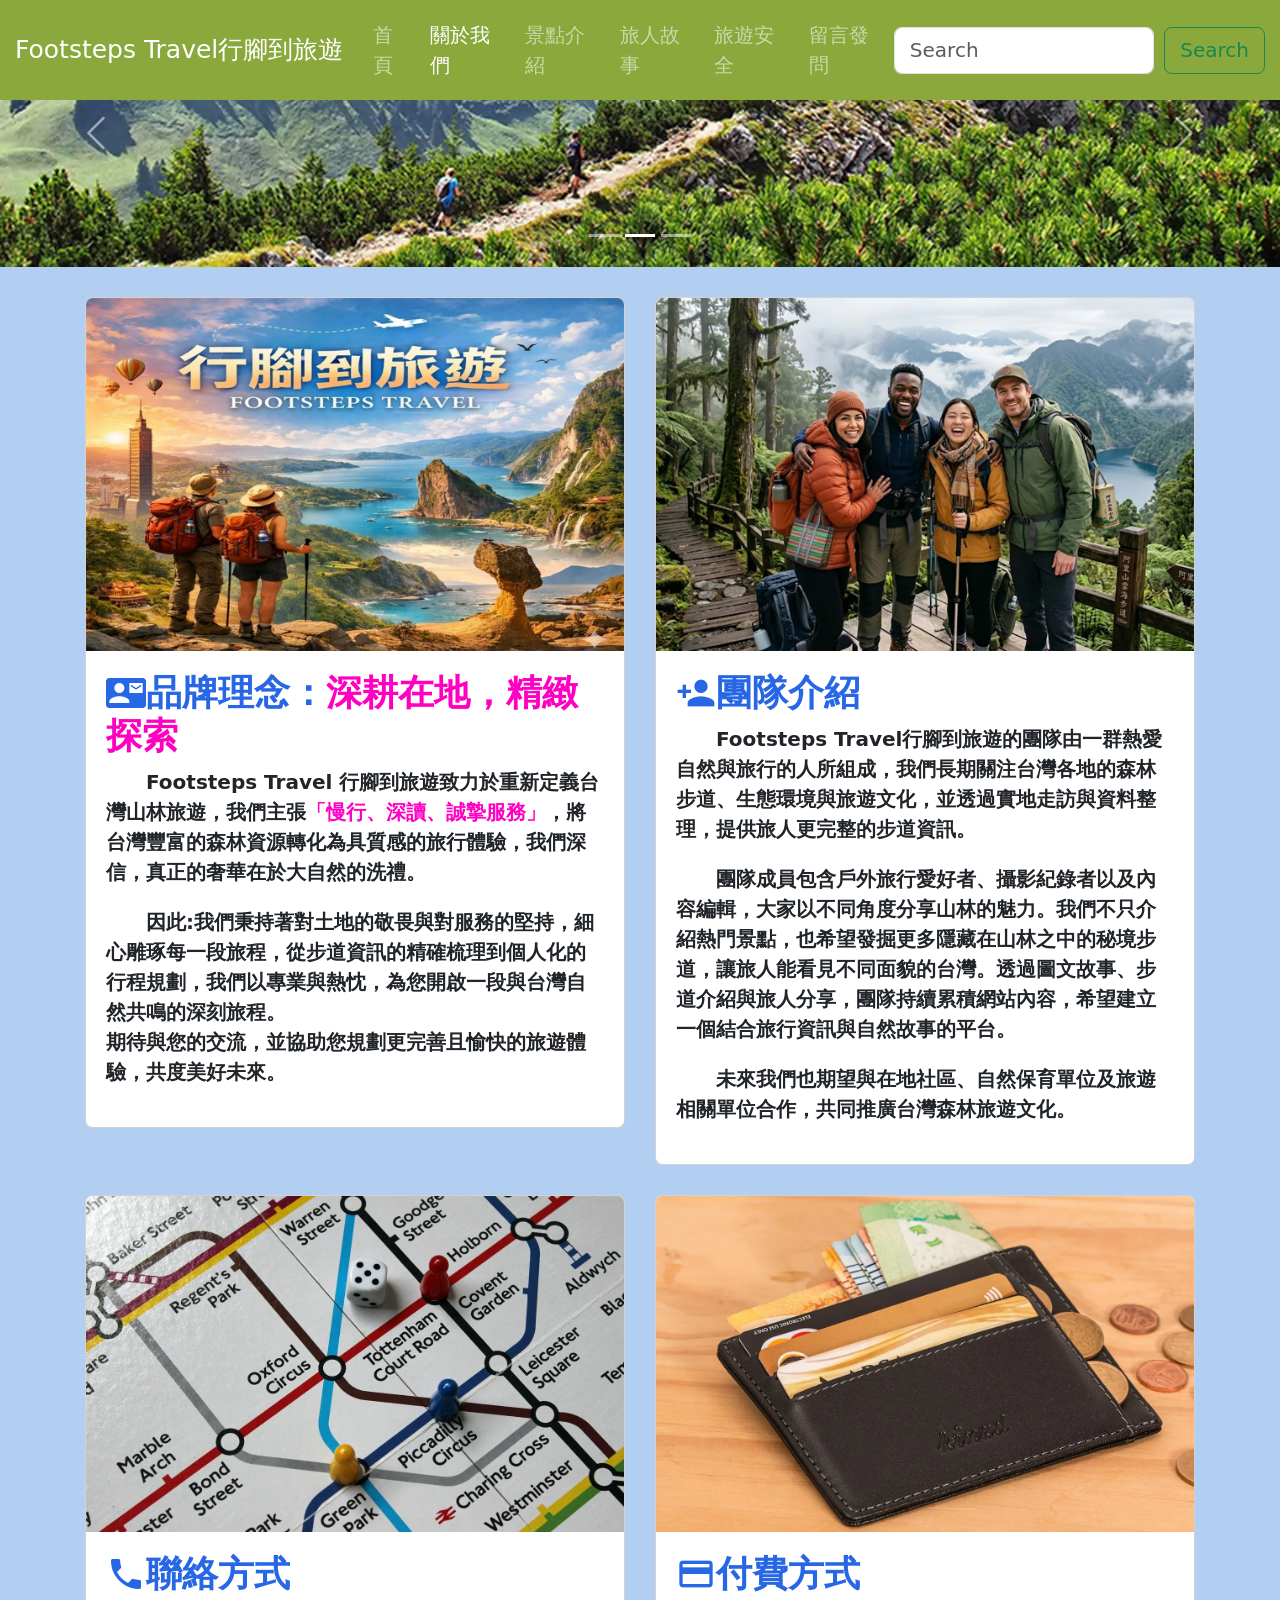
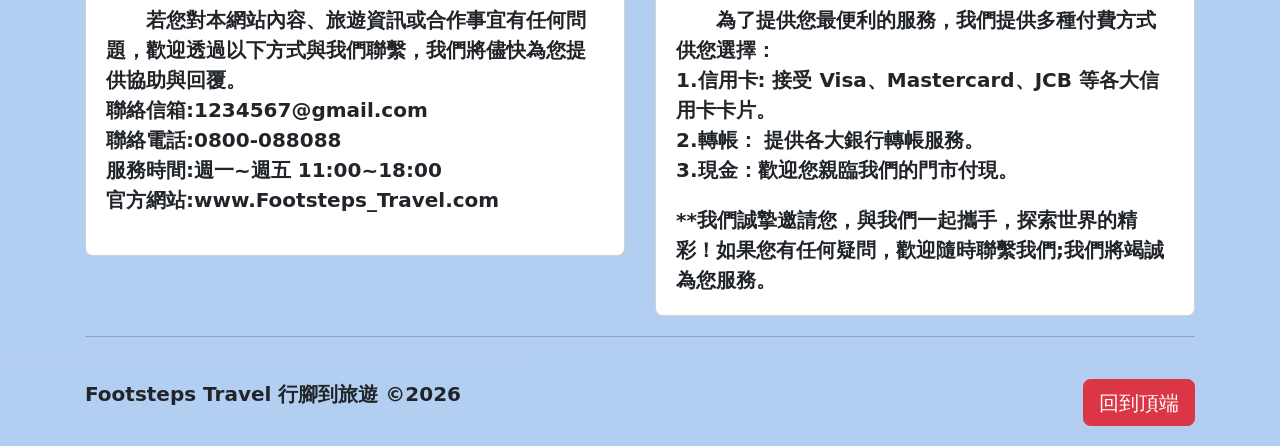
==== About us.html @ d2fa258c "Add files via upload" ====
<!-- 宣告網頁文件是HTML5格式 -->
<!doctype html>
<!-- 網頁所屬地區語言 -->
<html lang="zh-Hant-TW">
  <!-- 檔頭、SEO/GEO/AEO -->
  <head>
    <!-- 文字編碼 -->
    <meta charset="utf-8">
    <!-- RWD響應式網站 -->
    <meta name="viewport" content="width=device-width, initial-scale=1">
    <!-- 網頁作者(擁有者)，品牌名稱 -->
    <meta name="author" content="Footsteps Travel 行腳到旅遊">
    <!-- 網頁描述，網頁內容濃縮，可透過ChatGPT協助生成 -->
    <meta name="description" content="Footsteps Travel,行腳到旅遊 ,專注分享台灣森林步道,自然秘境與健行路線,從北中南東各地森林旅遊推薦,到輕鬆散步步道與深度山林探索,帶你用雙腳慢遊台灣,發現最美的森林風景與自然故事,">
    <!-- 網頁編輯器 -->
    <meta name="generator" content="Visual Studio Code">
    <!-- 網頁關鍵字，網頁內容提取，可透過ChatGPT協助生成 -->
    <meta name="keywords" content="台灣森林步道,森林旅遊,台灣秘境,健行步道,自然旅行,步道推薦,森林秘境,登山健行,行腳到旅遊,Footsteps Travel">
    <!-- favicon品牌Logo 第一行針對IE瀏覽器-->
    <link rel="shortcut icon" href="/favicon.ico" type="image/x-icon">
    <link rel="icon" href="/favicon.ico" type=image/x-icon>
    <!-- 網頁標題，包含網站名稱和網頁名稱 -->
    <title>Footsteps Travel 行腳到旅遊-關於我們</title>
    <!-- bootstrap雲端CSS外部檔 -->
    <link href="https://cdn.jsdelivr.net/npm/bootstrap@5.3.8/dist/css/bootstrap.min.css" rel="stylesheet" integrity="sha384-sRIl4kxILFvY47J16cr9ZwB07vP4J8+LH7qKQnuqkuIAvNWLzeN8tE5YBujZqJLB" crossorigin="anonymous">
    <!-- 自訂的CSS -->
    <link rel="stylesheet" href="css/custom.css">
    <!-- GoogleIconFonts -->
    <link rel="stylesheet" href="https://fonts.googleapis.com/icon?family=Material+Icons">
    <!-- GA追蹤碼 -->
    <!-- Google tag (gtag.js) -->
    <script async src="https://www.googletagmanager.com/gtag/js?id=G-4BW26CEPGS"></script>
    <script>
      window.dataLayer = window.dataLayer || [];
      function gtag(){dataLayer.push(arguments);}
      gtag('js', new Date());

      gtag('config', 'G-4BW26CEPGS');
    </script>
  </head>
  <!-- 網頁文本 -->
  <body class="bg-color-beige">
    <header class="fixed-top">
      <nav class="navbar navbar-expand-lg bg-dark navbar-dark">
        <div class="container-fluid">
          <a class="navbar-brand" href="index.html">Footsteps Travel行腳到旅遊</a>
          <button class="navbar-toggler" type="button" data-bs-toggle="collapse" data-bs-target="#navbarSupportedContent" aria-controls="navbarSupportedContent" aria-expanded="false" aria-label="Toggle navigation">
            <span class="navbar-toggler-icon"></span>
          </button>
          <div class="collapse navbar-collapse" id="navbarSupportedContent">
            <ul class="navbar-nav me-auto mb-2 mb-lg-0">
              <li class="nav-item">
                <a class="nav-link" href="index.html">首頁</a>
              </li>
              <li class="nav-item">
                <a class="nav-link active" aria-current="page" href="About us.html">關於我們</a>
              </li>
              <li class="nav-item">
                <a class="nav-link" href="Trails.html">景點介紹</a>
              </li>
              <li class="nav-item">
                <a class="nav-link" href="Stories.html">旅人故事</a>
              </li>
              <li class="nav-item">
                <a class="nav-link" href="Safety.html">旅遊安全</a>
              </li>
              <li class="nav-item">
                <a class="nav-link" href="https://toolkit.url.com.tw/bbs/index.php?email=bbs@snowhsu119.url.tw" target="_blank">留言發問</a>
              </li>
            </ul>
            <form class="d-flex" role="search">
              <input class="form-control me-2" type="search" placeholder="Search" aria-label="Search"/>
              <button class="btn btn-outline-success" type="submit">Search</button>
            </form>
          </div>
        </div>
      </nav>
    
    </header>
    <main>
    <!-- 輪播圖外層 -->
      <div id="carouselExampleIndicators" class="carousel slide" data-bs-ride="carousel" data-bs-interval="2000" data-bs-pause="false">
        <!-- 指示器 -->
        <div class="carousel-indicators">
          <button type="button" data-bs-target="#carouselExampleIndicators" data-bs-slide-to="0" class="active" aria-current="true" aria-label="Slide 1"></button>
          <button type="button" data-bs-target="#carouselExampleIndicators" data-bs-slide-to="1" aria-label="Slide 2"></button>
          <button type="button" data-bs-target="#carouselExampleIndicators" data-bs-slide-to="2" aria-label="Slide 3"></button>
          
        </div>
        <!-- 輪播圖片 -->
        <div class="carousel-inner">
          <div class="carousel-item active">
            <img src="images/index/Forest-Trails-0051_1920.webp" class="d-block w-100" alt="台灣山毛櫸步道" title="台灣山毛櫸步道" aria-label="台灣山毛櫸步道">
          </div>
          <div class="carousel-item">
            <img src="images/index/Taiwan-Forest-Trails-002_1920.webp" class="d-block w-100" alt="太平山森林遊樂區步道" title="太平山森林遊樂區步道" aria-label="太平山森林遊樂區步道">
          </div>
          <div class="carousel-item">
            <img src="images/index/Taiwan--Forest-Trails-003_1920.webp" class="d-block w-100" alt="金瓜寮魚蕨步道" title="花金瓜寮魚蕨步道" aria-label="金瓜寮魚蕨步道">
          </div>
        </div>
        <!-- 控制器 -->
        <button class="carousel-control-prev" type="button" data-bs-target="#carouselExampleIndicators" data-bs-slide="prev">
          <span class="carousel-control-prev-icon" aria-hidden="true"></span>
          <span class="visually-hidden">Previous</span>
        </button>
        <button class="carousel-control-next" type="button" data-bs-target="#carouselExampleIndicators" data-bs-slide="next">
          <span class="carousel-control-next-icon" aria-hidden="true"></span>
          <span class="visually-hidden">Next</span>
        </button>
      </div>  
      <div class="container">
        <div class="row">
          <div class="col-lg-6">
            <div class="card mt-4">
              <img src="images/index/stevepb-wallet-212-840.webp" class="card-img-top" alt="品牌理念" title="品牌理念" aria-label="品牌理念">
              <div class="card-body">
                <h2 class=""><i class="material-icons" style="font-size:2rem;color:rgb(39, 102, 229); vertical-align: text-bottom;">contact_mail</i>品牌理念：<span class="text-pink">深耕在地，精緻探索</span></h2>
                <p style="text-indent:2em;"><b>Footsteps Travel 行腳到旅遊致力於重新定義台灣山林旅遊，我們主張<span class="text-pink">「慢行、深讀、誠摯服務」</span>，將台灣豐富的森林資源轉化為具質感的旅行體驗，我們深信，真正的奢華在於大自然的洗禮。</b></p>
                <p style="text-indent:2em;"><b>因此:我們秉持著對土地的敬畏與對服務的堅持，細心雕琢每一段旅程，從步道資訊的精確梳理到個人化的行程規劃，我們以專業與熱忱，為您開啟一段與台灣自然共鳴的深刻旅程。<br>期待與您的交流，並協助您規劃更完善且愉快的旅遊體驗，共度美好未來。</b></p>
              </div>
            </div>
          </div>
          <div class="col-lg-6">
            <div class="card mt-4">
              <img src="images/index/Taiwan-Forest-Trails-202-840.webp" class="card-img-top" alt="團隊介紹" title="團隊介紹" aria-label="團隊介紹">
              <div class="card-body">
                <h2 class=""><i class="material-icons" style="font-size:2rem;color:rgb(39, 102, 229); vertical-align: text-bottom;">person_add</i>團隊介紹</h2>
                <p style="text-indent:2em;"><b>Footsteps Travel行腳到旅遊的團隊由一群熱愛自然與旅行的人所組成，我們長期關注台灣各地的森林步道、生態環境與旅遊文化，並透過實地走訪與資料整理，提供旅人更完整的步道資訊。</b></p>
                <p style="text-indent:2em;"><b>團隊成員包含戶外旅行愛好者、攝影紀錄者以及內容編輯，大家以不同角度分享山林的魅力。我們不只介紹熱門景點，也希望發掘更多隱藏在山林之中的秘境步道，讓旅人能看見不同面貌的台灣。透過圖文故事、步道介紹與旅人分享，團隊持續累積網站內容，希望建立一個結合旅行資訊與自然故事的平台。</b></P>
                <p style="text-indent:2em;"><b>未來我們也期望與在地社區、自然保育單位及旅遊相關單位合作，共同推廣台灣森林旅遊文化。</b></p>
              </div>
            </div>
          </div>
          <div class="col-lg-6">
            <div class="card mt-4">
              <img src="images/index/philm-underground-202_1280.webp" class="card-img-top" alt="聯絡方式" title="聯絡方式" aria-label="聯絡方式">
              <div class="card-body">
                <h2 class=""><i class="material-icons" style="font-size:2rem;color:rgb(39, 102, 229); vertical-align: text-bottom;">phone</i>聯絡方式</h2>
                <p style="text-indent:2em;"><b>若您對本網站內容、旅遊資訊或合作事宜有任何問題，歡迎透過以下方式與我們聯繫，我們將儘快為您提供協助與回覆。<br>聯絡信箱:1234567@gmail.com<br>聯絡電話:0800-088088<br>服務時間:週一~週五 11:00~18:00<br>官方網站:www.Footsteps_Travel.com</b></p>
              </div>
            </div>
          </div>
          <div class="col-lg-6">
            <div class="card mt-4">
              <img src="images/index/stevepb-wallet-201-1280.webp" class="card-img-top" alt="付費方式" title="付費方式" aria-label="付費方式">
              <div class="card-body">
                <h2 class=""><i class="material-icons" style="font-size:2rem;color:rgb(39, 102, 229); vertical-align: text-bottom;">payment</i>付費方式</h2>
                <p style="text-indent:2em;"><b>為了提供您最便利的服務，我們提供多種付費方式供您選擇：<br>1.信用卡: 接受 Visa、Mastercard、JCB 等各大信用卡卡片。<br>2.轉帳： 提供各大銀行轉帳服務。<br>3.現金：歡迎您親臨我們的門市付現。</p>
                <p class="card-text"><b>**我們誠摯邀請您，與我們一起攜手，探索世界的精彩！如果您有任何疑問，歡迎隨時聯繫我們;我們將竭誠為您服務。</b></p>
              </div>
            </div>
          </div>
        </div>
        <hr>
      </div>
      <hr class="card col-md-5">

        
         <footer  class="container">
          <p class="float-end"><a href="#top" class="btn btn-danger">回到頂端</a></p>
          <p>Footsteps Travel 行腳到旅遊 &copy;2026</p>
         </footer>         
        </main>
    
    
    <!-- Bootstrap雲端JS外部檔 -->
    <script src="https://cdn.jsdelivr.net/npm/bootstrap@5.3.8/dist/js/bootstrap.bundle.min.js" integrity="sha384-FKyoEForCGlyvwx9Hj09JcYn3nv7wiPVlz7YYwJrWVcXK/BmnVDxM+D2scQbITxI" crossorigin="anonymous"></script>
  </body>
</html>
---- css/custom.css ----
:root,
[data-bs-theme=dark] {
--bs-dark-rgb: 139, 168, 61;
}

/* 設定手機版螢幕寬度*/
@media (max-width: 767.98px) {
    .carousel-item img {
        height: 250px;
    }
}

/* 連結Google 雲端字體,提供用戶一致體驗UX*/
@import url('https://fonts.googleapis.com/css2?family=Chiron+Hei+HK:wght@387&display=swap');

/* 統一每一個網頁的背景色 */
/* body {font-family: "微軟正黑體","Chocolate Classical Sans", sans-serif;background: #a51;} */
body {font-family:"微軟正黑體" "Chiron Hei HK", sans-serif;;background: rgb(178, 207, 241);}

html {font-size: 20px;}
/* 標題一級文字大小 */
h1 {font-size: 2rem;}
/* 標題二級的文字設定,選取器識標籤,影響整體 */
h2 {font-size: 1.8rem ;font-weight: 800;color: rgb(39,102,229);}
/* 選取器是類別,影響個別,需要手動套用 */
.h2-custom-pink:{font-size: 3rem;font-weight:800;color: rgb(255, 0, 195);}
/* 重要文字標註 */
.text-pink {color: rgb(255, 0, 195);}
/*滑鼠移過顏色  */
.navbar a:hover{
  color:#ff8800;
}
/* 駝峰式命名.與其他CSS衝突 */
/* 與其他CSS衝突;無法套用無字大小時,可強制優先套用目前樣式 */
.iconsTitle{
    font-size: 2rem!important;
    color: rgb(39,102,229);
    vertical-align: text-bottom;
}
/* 項目清單符號 */
.list-symbol{list-style-type:circle }
/* 清單項目色彩 */
/* li{color: #198754 ;} */
/* 旅遊安全頁面的旅遊警示的四個等級文字色彩 */
/* 灰色表示次要輕微警訊 */
.text-muted {
    color: #666666;  
}
/* 黃色表示及醒警示 */
.text-warning {
    color: #ffdd00;
}
/* 橘色表示注意.強調警示 */
.text-alert {
    color: #ff8800;
}
/* 紅色表示錯誤.危險 */
.text-danger {
    color: #cc0000
    ;
}
/* 單獨針對項目/編號清單的符號色彩,優化前
ul li::marker {
        color: #198754;
}
ol li::marker { 
    color: #198754;
}
/* 單獨針對項目/編號清單的符號色彩,優化後方式ㄧ */
/* ul li::marker, ol li::marker {
    color: #198754;
}  */
/*  單獨針對項目/編號清單的符號色彩,優化後方式二*/
li::marker {color: #198754;}
/* 保留card類別,新增樣式拿掉邊框 */
.card-no-border {
    border: none;
    background: none;
}
/* 字體樣式粗細,100-900 */
/* 類別:個別套用 */
.text-boldest {
    font-weight: 900;
}
/* 複合:整體套用 */
#notes h5 {
    font-weight: 900;
}
/* 旅人故事頁圖片裁切 原圖尺寸,父層寬度*/
.imgCut{
    width: 100%; 
    height: 500px;
    clip:rect(0xp,oxp,290px,0xp);
    object-fit: cover;
}
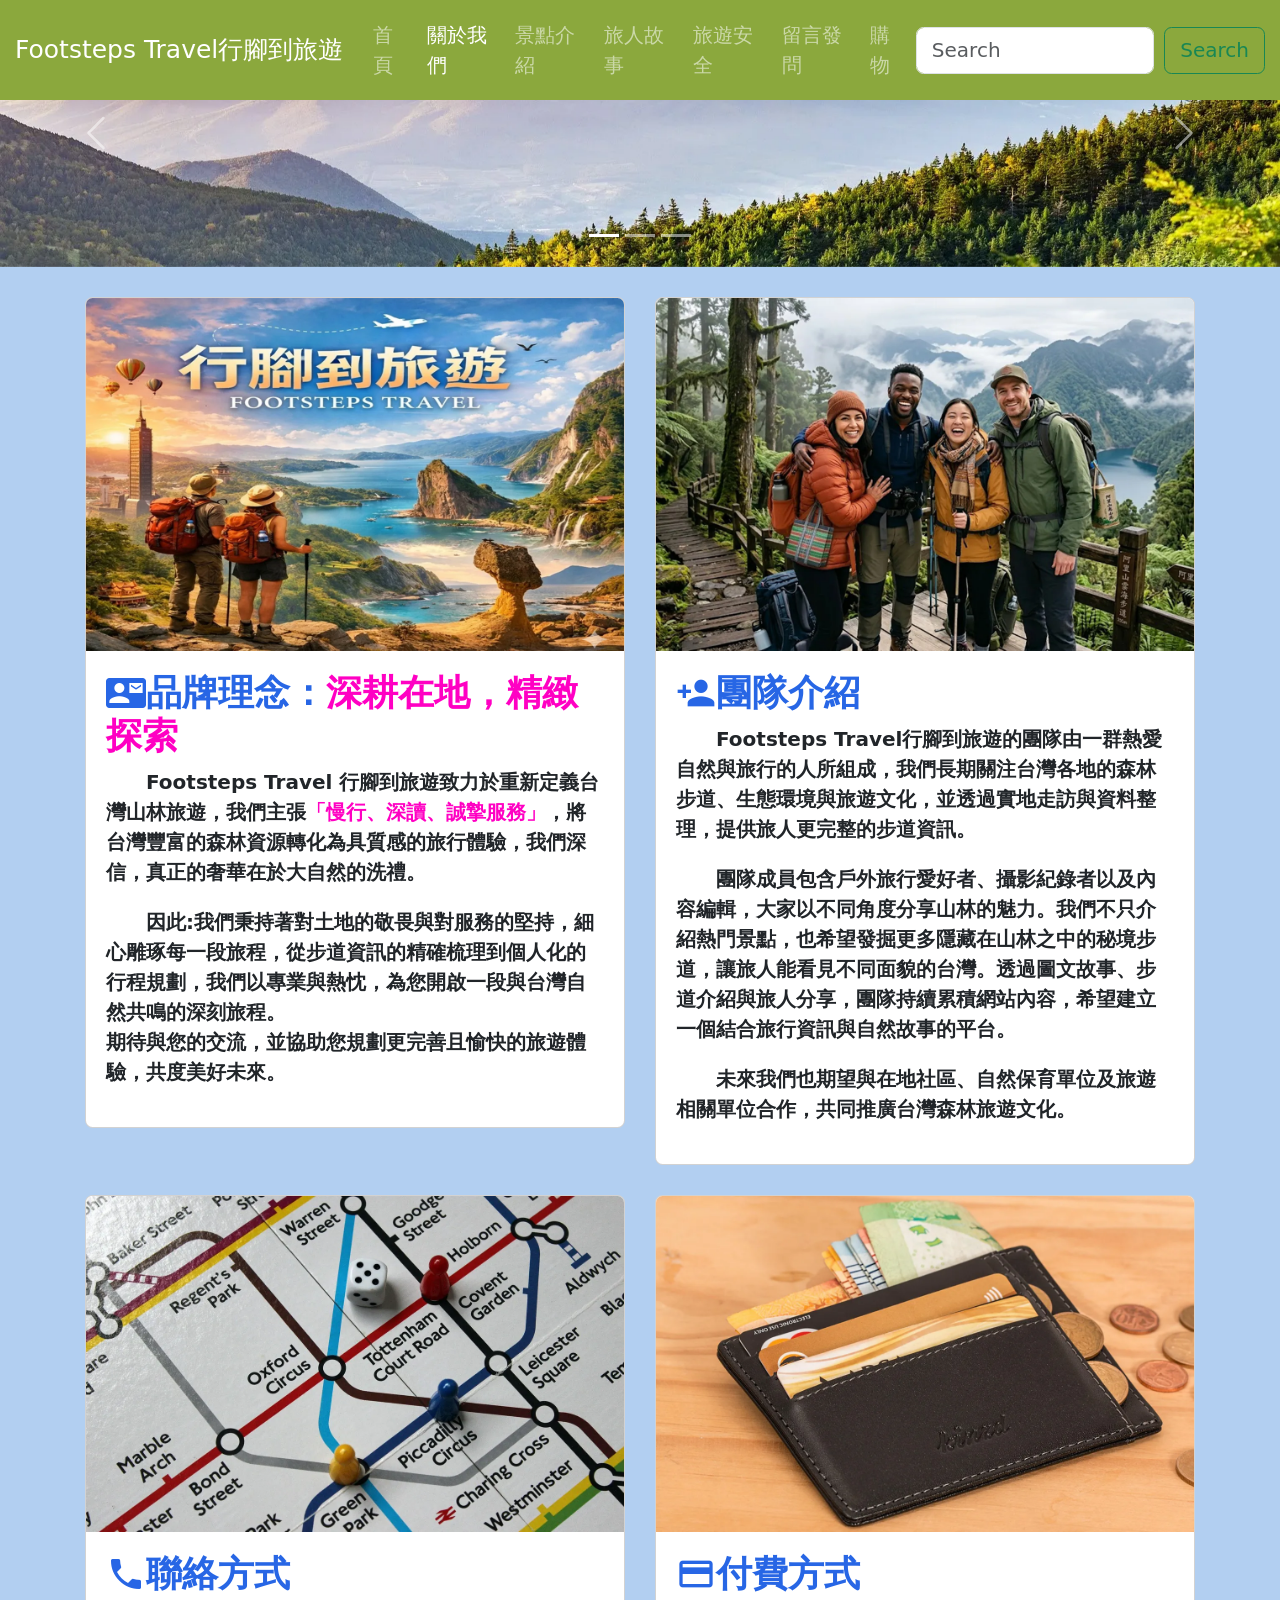
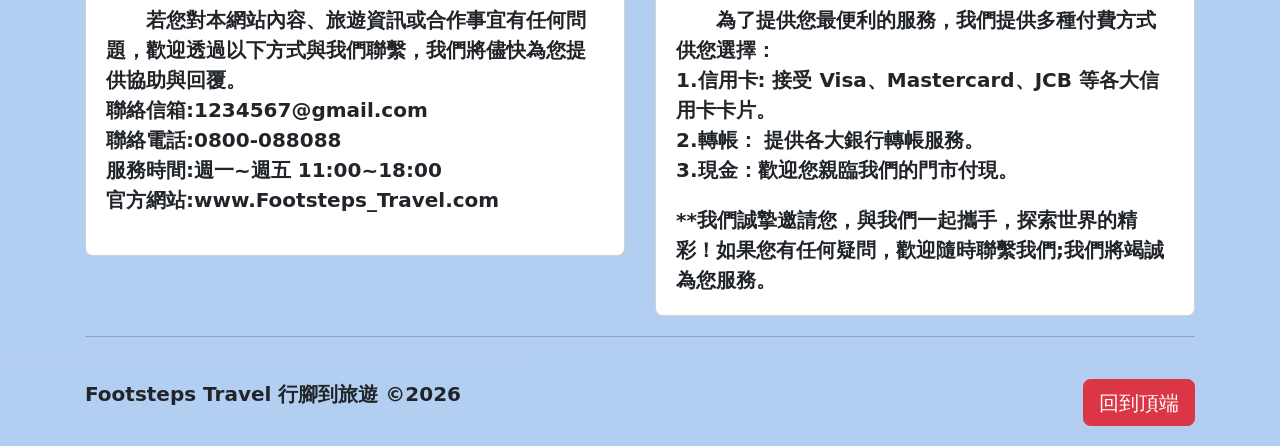
==== commit 543953a1: "Update About us.html" ====
--- a/About us.html
+++ b/About us.html
@@ -66,6 +66,8 @@
               </li>
               <li class="nav-item">
                 <a class="nav-link" href="https://toolkit.url.com.tw/bbs/index.php?email=bbs@snowhsu119.url.tw" target="_blank">留言發問</a>
+              </li>
+              <a class="nav-link" href="https://snowhsu0980.easy.co/">購物</a>
               </li>
             </ul>
             <form class="d-flex" role="search">
@@ -167,4 +169,4 @@
     <!-- Bootstrap雲端JS外部檔 -->
     <script src="https://cdn.jsdelivr.net/npm/bootstrap@5.3.8/dist/js/bootstrap.bundle.min.js" integrity="sha384-FKyoEForCGlyvwx9Hj09JcYn3nv7wiPVlz7YYwJrWVcXK/BmnVDxM+D2scQbITxI" crossorigin="anonymous"></script>
   </body>
-</html>+</html>
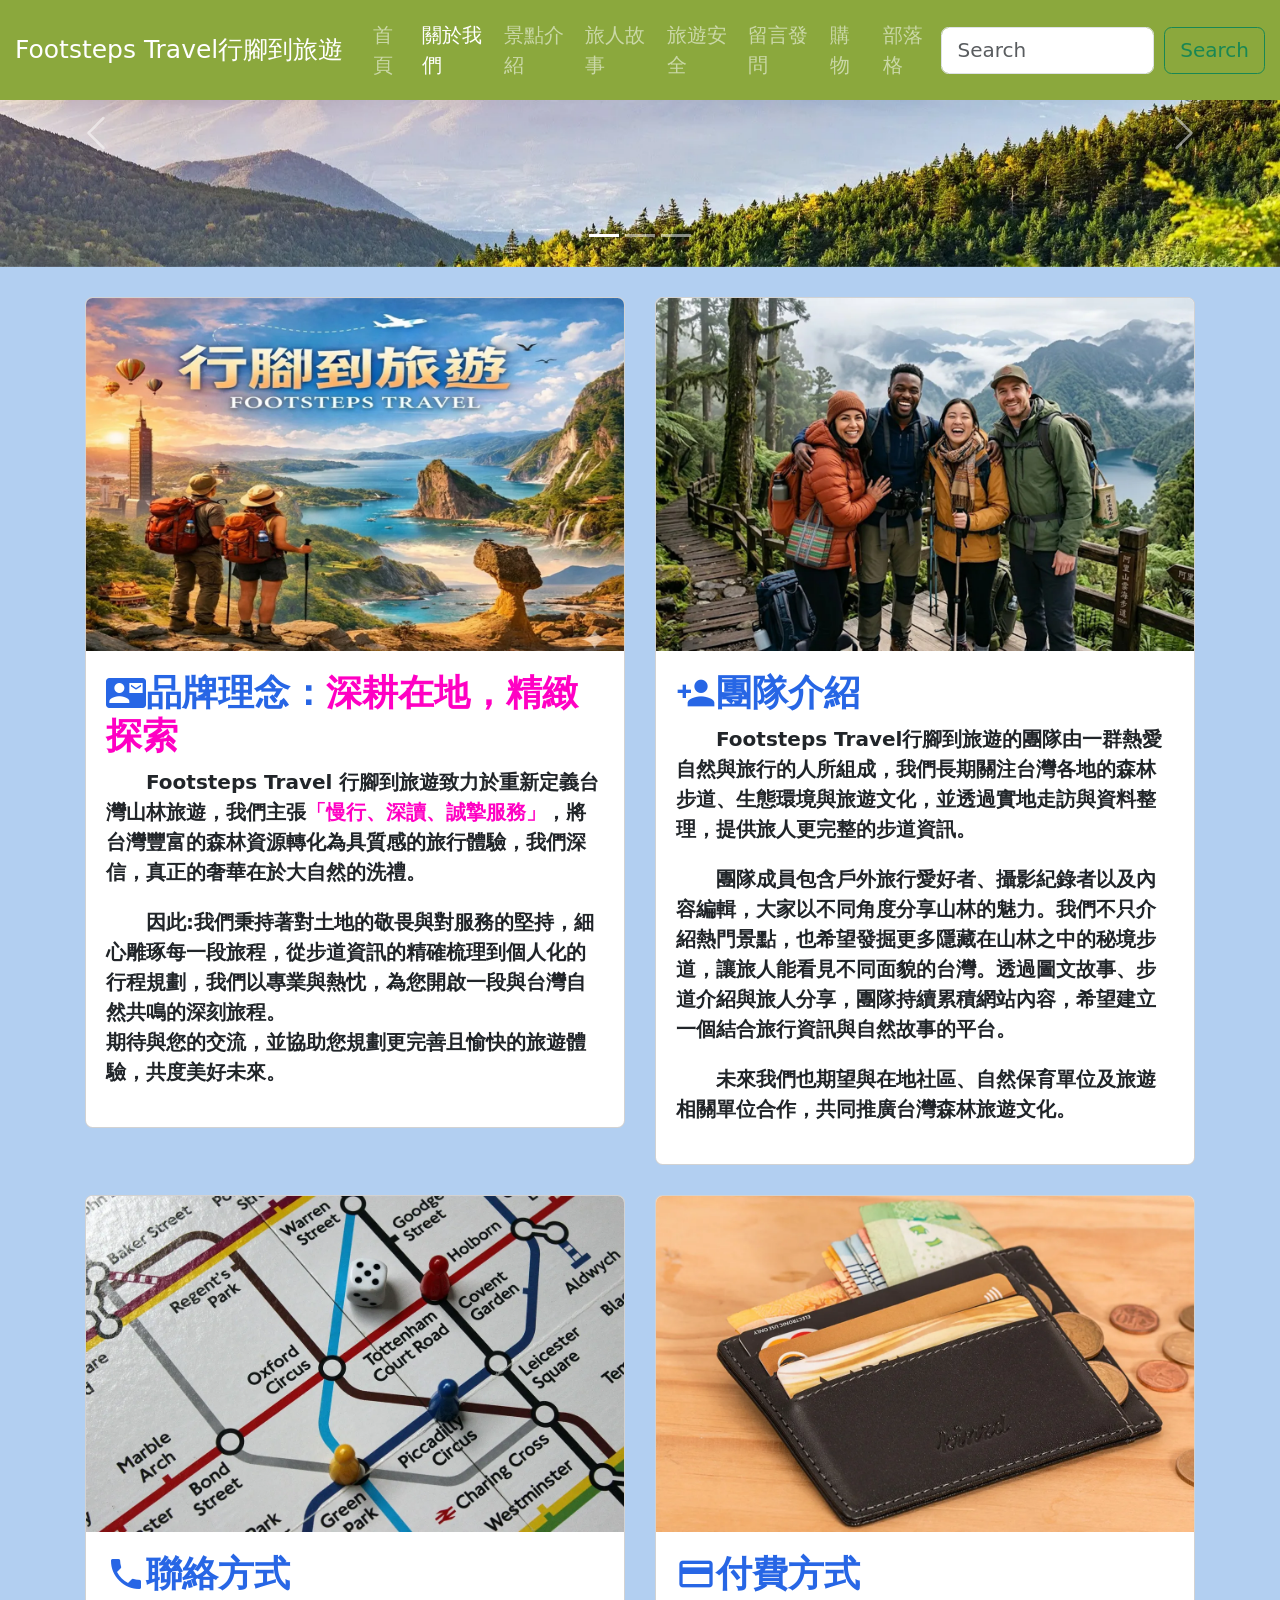
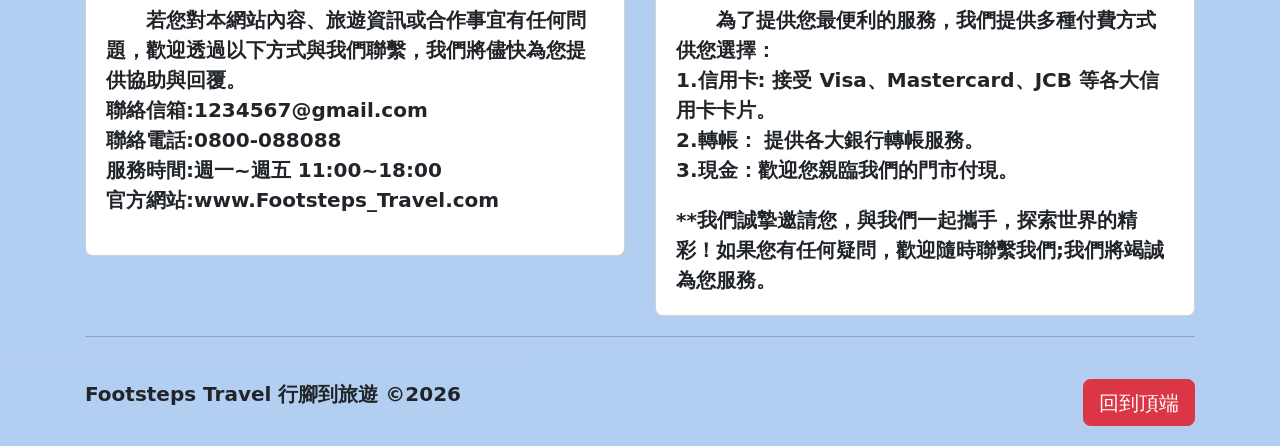
==== commit 5b772371: "Update About us.html" ====
--- a/About us.html
+++ b/About us.html
@@ -69,6 +69,8 @@
               </li>
               <a class="nav-link" href="https://snowhsu0980.easy.co/">購物</a>
               </li>
+              <a class="nav-link" href="https://snowhsu2026.wordpress.com/2026/04/16/">部落格</a>
+            </li>
             </ul>
             <form class="d-flex" role="search">
               <input class="form-control me-2" type="search" placeholder="Search" aria-label="Search"/>
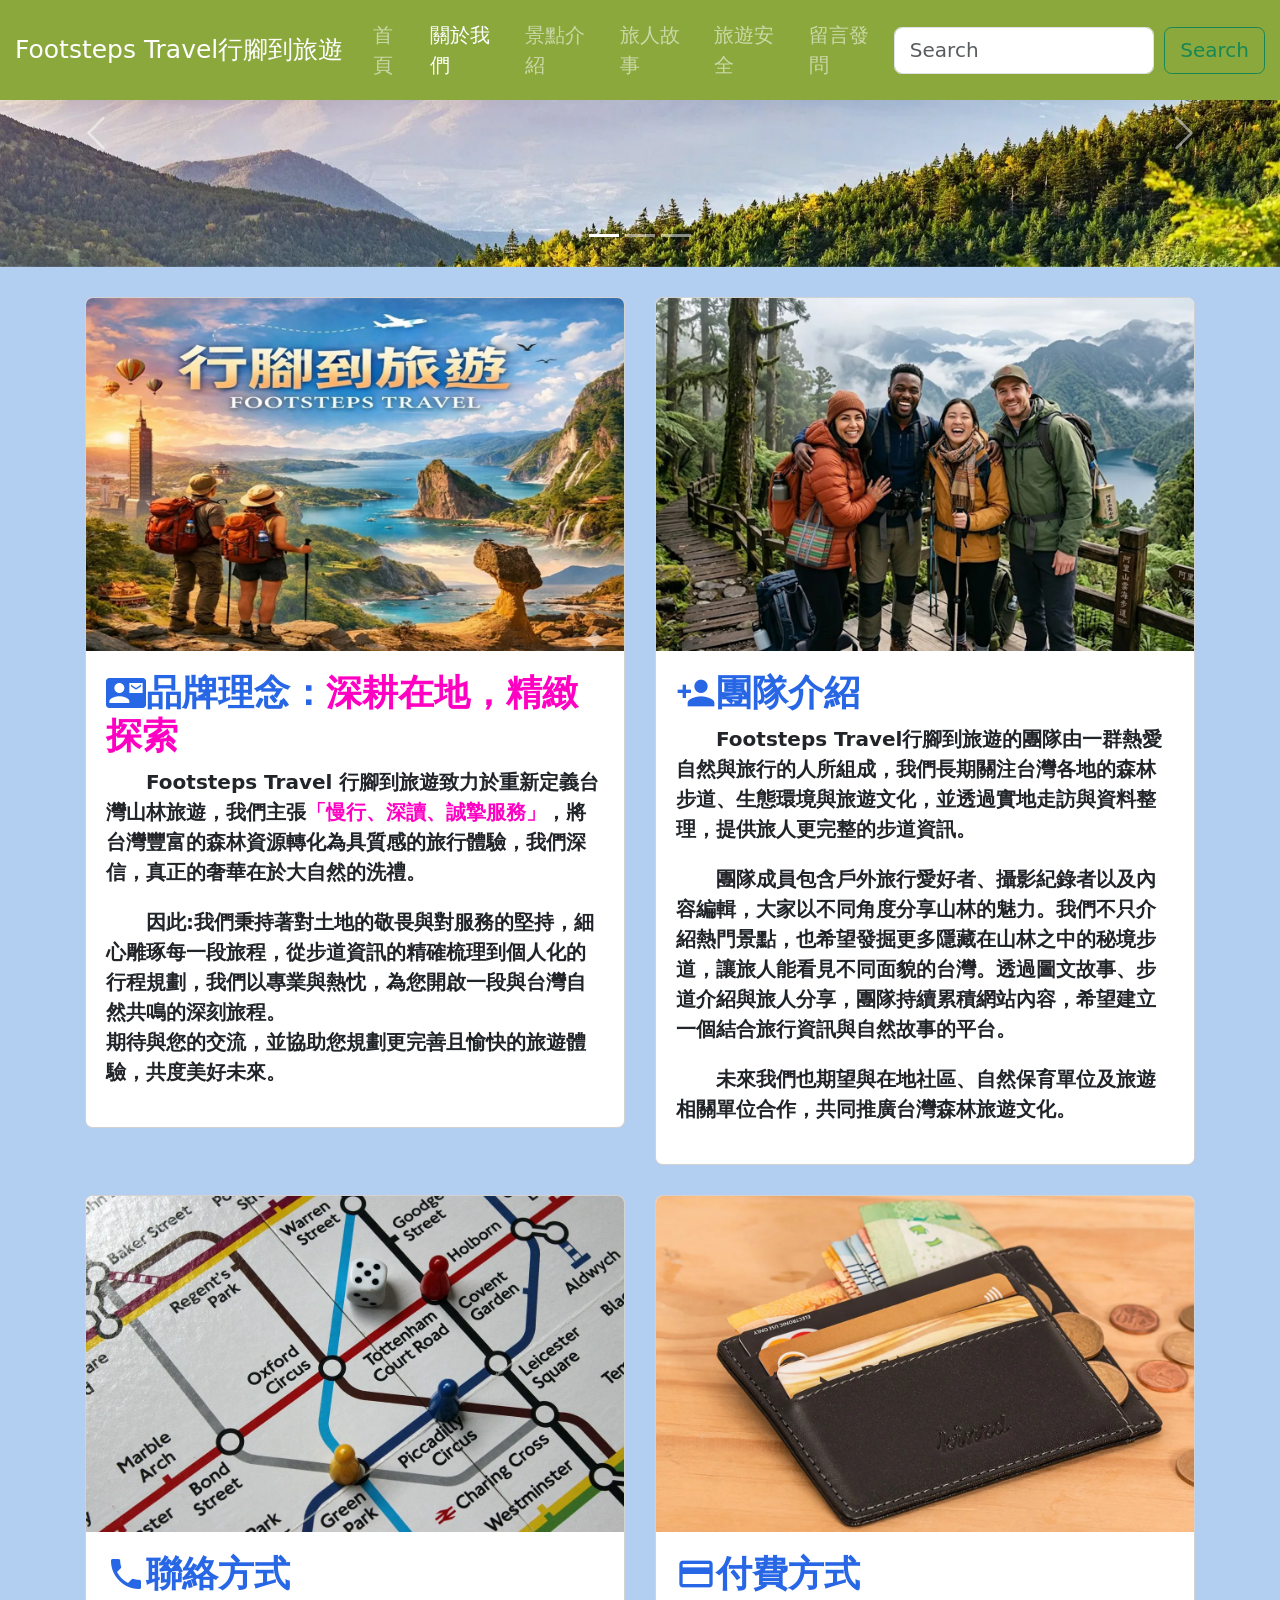
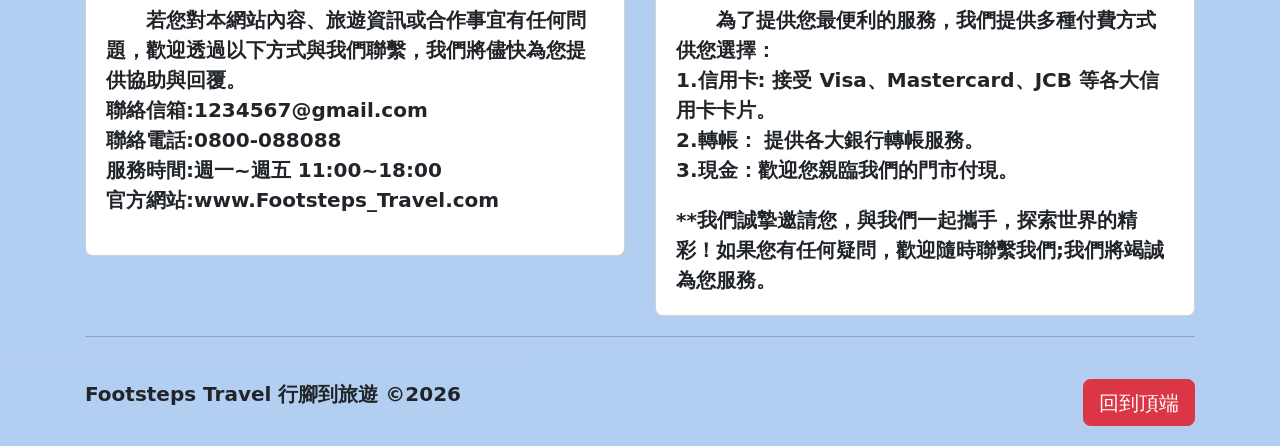
==== commit fb659684: "Add files via upload" ====
--- a/About us.html
+++ b/About us.html
@@ -67,10 +67,6 @@
               <li class="nav-item">
                 <a class="nav-link" href="https://toolkit.url.com.tw/bbs/index.php?email=bbs@snowhsu119.url.tw" target="_blank">留言發問</a>
               </li>
-              <a class="nav-link" href="https://snowhsu0980.easy.co/">購物</a>
-              </li>
-              <a class="nav-link" href="https://snowhsu2026.wordpress.com/2026/04/16/">部落格</a>
-            </li>
             </ul>
             <form class="d-flex" role="search">
               <input class="form-control me-2" type="search" placeholder="Search" aria-label="Search"/>
@@ -171,4 +167,4 @@
     <!-- Bootstrap雲端JS外部檔 -->
     <script src="https://cdn.jsdelivr.net/npm/bootstrap@5.3.8/dist/js/bootstrap.bundle.min.js" integrity="sha384-FKyoEForCGlyvwx9Hj09JcYn3nv7wiPVlz7YYwJrWVcXK/BmnVDxM+D2scQbITxI" crossorigin="anonymous"></script>
   </body>
-</html>
+</html>
